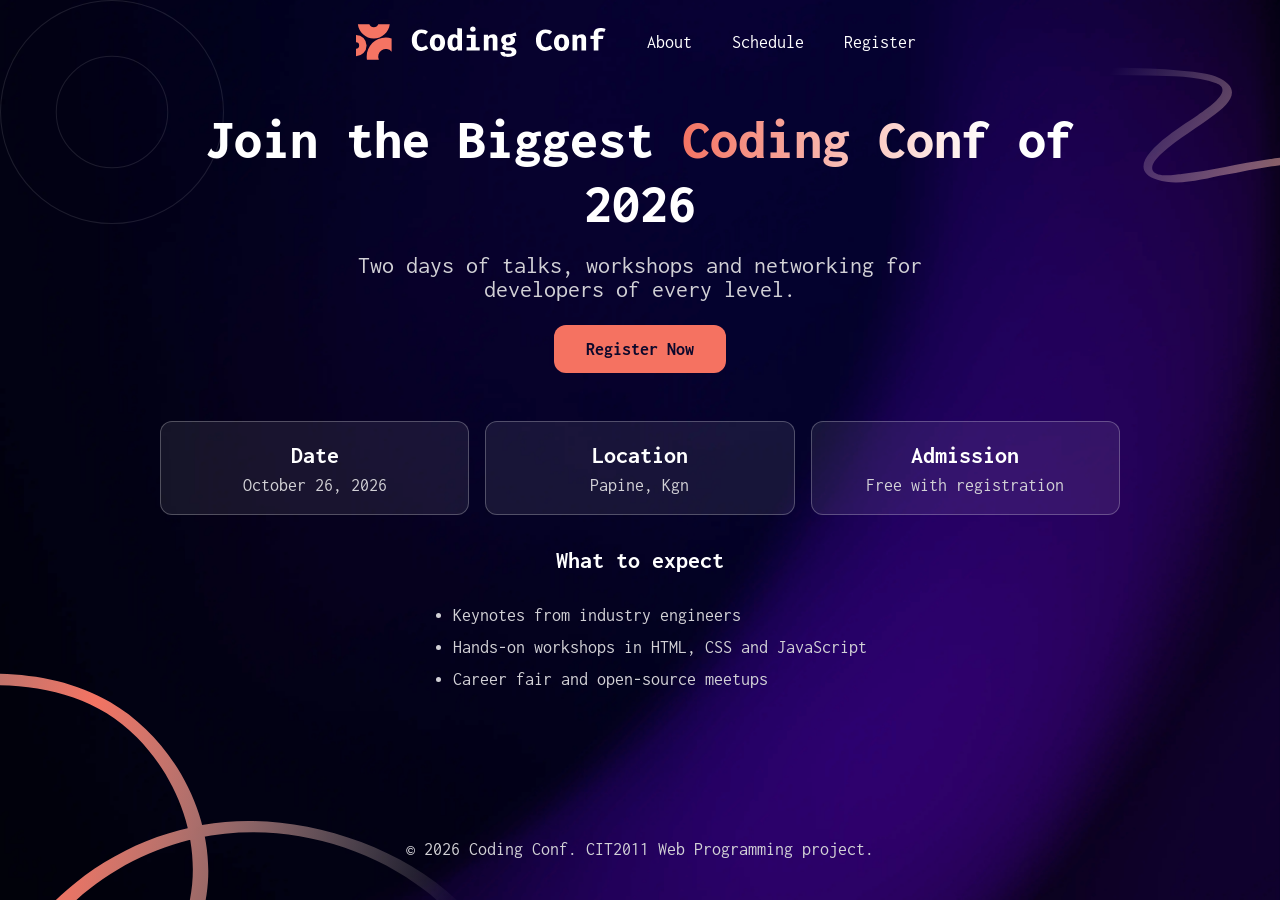
==== index.html @ e12ba6ef "Update index.html" ====
<!DOCTYPE html>
<html lang="en">
<head>
  <meta charset="UTF-8">
  <meta name="viewport" content="width=device-width, initial-scale=1">
  <meta name="description" content="Coding Conf 2026 - register for the biggest coding conference in Papine, Kingston.">
  <title>Coding Conf 2026 | Home</title>
  <link rel="icon" href="assets/images/favicon-32x32.png">
  <link rel="stylesheet" href="css/style.css">
</head>
<body class="page-home">
  <!-- Decorative patterns: hidden from assistive technology -->
  <img class="deco deco-circle" src="assets/images/pattern-circle.svg" alt="" aria-hidden="true">
  <img class="deco deco-top" src="assets/images/pattern-squiggly-line-top.svg" alt="" aria-hidden="true">
  <img class="deco deco-bottom" src="assets/images/pattern-squiggly-line-bottom-desktop.svg" alt="" aria-hidden="true">

  <header class="site-header">
    <a href="index.html" aria-label="Coding Conf home">
      <img src="assets/images/logo-full.svg" alt="Coding Conf logo" class="logo">
    </a>
    <nav aria-label="Main navigation">
      <ul class="nav-list">
        <li><a href="#about">About</a></li>
        <li><a href="#schedule">Schedule</a></li>
        <li><a href="codes/login.html">Register</a></li>
      </ul>
    </nav>
  </header>

  <main>
    <section class="hero" aria-labelledby="hero-title">
      <h1 id="hero-title">Join the Biggest <span class="gradient-text">Coding Conf</span> of 2026</h1>
      <p class="lead">Two days of talks, workshops and networking for developers of every level.</p>
      <a class="btn" href="login.html">Register Now</a>
    </section>

    <section id="schedule" class="info-grid" aria-label="Event details">
      <article class="info-card">
        <h2>Date</h2>
        <p><time datetime="2026-10-26">October 26, 2026</time></p>
      </article>
      <article class="info-card">
        <h2>Location</h2>
        <p>Papine, Kgn</p>
      </article>
      <article class="info-card">
        <h2>Admission</h2>
        <p>Free with registration</p>
      </article>
    </section>

    <section id="about" class="about" aria-labelledby="about-title">
      <h2 id="about-title">What to expect</h2>
      <ul class="about-list">
        <li>Keynotes from industry engineers</li>
        <li>Hands-on workshops in HTML, CSS and JavaScript</li>
        <li>Career fair and open-source meetups</li>
      </ul>
    </section>
  </main>

  <footer class="site-footer">
    <p>&copy; 2026 Coding Conf. CIT2011 Web Programming project.</p>
  </footer>
</body>
</html>
---- css/style.css ----
/* ==========================================================
   Coding Conf - main stylesheet
   Sections: 1 Variables | 2 Base | 3 Layout | 4 Components
             5 Form | 6 Ticket | 7 Responsive | 8 Motion
   ========================================================== */

@import url("https://fonts.googleapis.com/css2?family=Inconsolata:wght@400;500;700;800&display=swap");

/* ---------- 1. Custom properties ---------- */
:root {
  --neutral-0: hsl(0, 0%, 100%);
  --neutral-300: hsl(252, 6%, 83%);
  --neutral-500: hsl(245, 15%, 58%);
  --neutral-700: hsl(245, 19%, 35%);
  --neutral-900: hsl(248, 70%, 10%);
  --orange-500: hsl(7, 88%, 67%);
  --orange-700: hsl(7, 71%, 60%);

  --font-main: "Inconsolata", monospace;

  /* Fluid typography: scales between mobile and desktop */
  --fs-h1: clamp(1.9rem, 1.2rem + 3.5vw, 3.5rem);
  --fs-lead: clamp(1.1rem, 1rem + 0.6vw, 1.5rem);
  --fs-label: 1.25rem;      /* 20px, from the style guide */
  --fs-small: 0.9rem;

  --radius: 0.75rem;
  --transition: 0.25s ease;
}

/* ---------- 2. Base / reset ---------- */
*,
*::before,
*::after {
  box-sizing: border-box;
}

body {
  margin: 0;
  min-height: 100vh;
  display: flex;
  flex-direction: column;
  font-family: var(--font-main);
  font-size: 1.125rem;
  color: var(--neutral-0);
  background-color: var(--neutral-900);
  background-image: url("../assets/images/background-mobile.png");
  background-size: cover;
  background-position: center top;
  background-repeat: no-repeat;
  background-attachment: fixed;
  position: relative;
  overflow-x: hidden;
}

img {
  max-width: 100%;
  display: block;
}

a {
  color: inherit;
}

/* Visible keyboard focus on every interactive element */
:is(a, button, input):focus-visible {
  outline: 3px solid var(--orange-500);
  outline-offset: 3px;
}

/* ---------- 3. Layout ---------- */
.site-header {
  display: flex;
  flex-wrap: wrap;
  align-items: center;
  justify-content: center;
  gap: 1rem 2rem;
  padding: 1.5rem 1rem;
  position: relative;
  z-index: 1;
}

.logo {
  height: 2.25rem;
  width: auto;
}

main {
  flex: 1;
  width: min(100% - 2rem, 60rem);
  margin-inline: auto;
  position: relative;
  z-index: 1;
}

.hero {
  text-align: center;
  padding-block: 1.5rem 2rem;
}

.site-footer {
  text-align: center;
  padding: 1.5rem 1rem;
  color: var(--neutral-300);
  position: relative;
  z-index: 1;
}

/* Decorative background patterns sit behind content */
.deco {
  position: absolute;
  pointer-events: none;
  z-index: 0;
}

.deco-circle { top: 0; left: 0; width: 8rem; }
.deco-top    { top: 4rem; right: 0; width: 8rem; }
.deco-bottom { bottom: 0; left: 0; width: 12rem; }

/* ---------- 4. Components ---------- */
.nav-list {
  display: flex;
  gap: 1.5rem;
  margin: 0;
  padding: 0;
  list-style: none;
}

.nav-list a {
  text-decoration: none;
  padding: 0.25rem 0.5rem;
  border-bottom: 2px solid transparent;
  transition: border-color var(--transition);
}

.nav-list a:is(:hover, :focus-visible) {
  border-color: var(--orange-500);
}

h1 {
  font-size: var(--fs-h1);
  font-weight: 800;
  line-height: 1.15;
  margin: 0 0 1rem;
}

h2 {
  font-size: 1.5rem;
  margin: 0 0 0.5rem;
}

.lead {
  font-size: var(--fs-lead);
  color: var(--neutral-300);
  max-width: 40rem;
  margin: 0 auto 1.5rem;
}

/* Gradient text for highlighted words */
.gradient-text {
  background: linear-gradient(to right, hsl(7, 86%, 67%), hsl(0, 0%, 100%));
  -webkit-background-clip: text;
  background-clip: text;
  color: transparent;
}

.accent {
  color: var(--orange-500);
}

.btn {
  display: inline-block;
  padding: 0.9rem 2rem;
  font: inherit;
  font-weight: 700;
  font-size: 1.15rem;
  text-align: center;
  text-decoration: none;
  color: var(--neutral-900);
  background-color: var(--orange-500);
  border: 0;
  border-radius: var(--radius);
  cursor: pointer;
  transition: transform var(--transition), background-color var(--transition);
}

.btn:is(:hover, :focus-visible) {
  background-color: var(--orange-700);
  transform: translateY(-3px);
}

.info-grid {
  display: grid;
  grid-template-columns: repeat(auto-fit, minmax(14rem, 1fr));
  gap: 1rem;
  margin-block: 1rem 2rem;
}

.info-card {
  padding: 1.25rem;
  text-align: center;
  background: hsl(0 0% 100% / 0.08);
  border: 1px solid hsl(0 0% 100% / 0.25);
  border-radius: var(--radius);
  transition: transform var(--transition);
}

.info-card:hover {
  transform: translateY(-4px);
}

.info-card p {
  margin: 0;
  color: var(--neutral-300);
}

.about {
  text-align: center;
  padding-bottom: 2rem;
}

.about-list {
  display: inline-block;
  text-align: left;
  color: var(--neutral-300);
  line-height: 1.8;
}

/* ---------- 5. Form ---------- */
.form {
  width: min(100%, 26rem);
  margin: 0 auto 2rem;
  display: flex;
  flex-direction: column;
  gap: 1.25rem;
}

.field {
  display: flex;
  flex-direction: column;
  gap: 0.5rem;
}

.field label {
  font-size: var(--fs-label);
}

.form input[type="text"] {
  padding: 0.85rem 1rem;
  font: inherit;
  color: var(--neutral-0);
  background: hsl(0 0% 100% / 0.1);
  border: 1px solid var(--neutral-500);
  border-radius: var(--radius);
  transition: border-color var(--transition), background var(--transition);
}

.form input::placeholder {
  color: var(--neutral-300);
}

.form input[type="text"]:is(:hover, :focus) {
  background: hsl(0 0% 100% / 0.18);
  border-color: var(--neutral-0);
}

/* Invalid state is set by JavaScript with aria-invalid */
.form input[aria-invalid="true"] {
  border-color: var(--orange-500);
}

/* Upload dropzone: the real file input covers the whole box */
.dropzone {
  position: relative;
  display: flex;
  flex-direction: column;
  align-items: center;
  justify-content: center;
  gap: 0.75rem;
  min-height: 8rem;
  padding: 1rem;
  text-align: center;
  background: hsl(0 0% 100% / 0.1);
  border: 2px dashed var(--neutral-500);
  border-radius: var(--radius);
  transition: background var(--transition), border-color var(--transition);
}

.dropzone:is(:hover, :focus-within) {
  background: hsl(0 0% 100% / 0.18);
  border-color: var(--neutral-0);
}

.dropzone:has(input:focus-visible) {
  outline: 3px solid var(--orange-500);
  outline-offset: 3px;
}

.dropzone:has(input[aria-invalid="true"]) {
  border-color: var(--orange-500);
}

.dropzone input {
  position: absolute;
  inset: 0;
  width: 100%;
  height: 100%;
  opacity: 0;
  cursor: pointer;
}

.dropzone-icon {
  width: 3rem;
  padding: 0.5rem;
  background: hsl(0 0% 100% / 0.1);
  border-radius: var(--radius);
}

.dropzone-preview {
  width: 4rem;
  height: 4rem;
  object-fit: cover;
  border-radius: var(--radius);
}

.dropzone p {
  margin: 0;
}

.hint,
.error {
  display: flex;
  align-items: center;
  gap: 0.4rem;
  margin: 0;
  font-size: var(--fs-small);
}

.hint {
  color: var(--neutral-300);
}

.hint img {
  width: 1rem;
}

.error {
  color: var(--orange-500);
}

/* Hide the error row until JS fills it (:empty selector) */
.error:empty {
  display: none;
}

.error:not(:empty)::before {
  content: "\26A0";
}

/* ---------- 6. Ticket (glassmorphism) ---------- */
.ticket {
  display: flex;
  width: min(100%, 36rem);
  margin: 1.5rem auto 3rem;
  background: linear-gradient(135deg, hsl(0 0% 100% / 0.18), hsl(0 0% 100% / 0.05));
  -webkit-backdrop-filter: blur(14px);
  backdrop-filter: blur(14px);
  border: 1px solid hsl(0 0% 100% / 0.8);
  border-radius: 1.25rem;
  box-shadow: 0 10px 40px hsl(248 70% 5% / 0.5);
  overflow: hidden;
  animation: ticket-in 0.7s ease both;
}

.ticket-main {
  flex: 1;
  display: flex;
  flex-direction: column;
  justify-content: space-between;
  gap: 2rem;
  padding: 1.5rem;
  border-right: 2px dashed hsl(0 0% 100% / 0.4);
}

.ticket-logo {
  height: 2rem;
  width: auto;
}

.ticket-meta {
  margin: 0.5rem 0 0 2.4rem;
  font-size: var(--fs-small);
  color: var(--neutral-300);
}

.ticket-attendee {
  display: flex;
  align-items: center;
  gap: 1rem;
}

.ticket-avatar {
  width: 4.25rem;
  height: 4.25rem;
  object-fit: cover;
  border-radius: var(--radius);
}

.ticket-attendee-name {
  margin: 0 0 0.25rem;
  font-size: 1.5rem;
  font-weight: 500;
  overflow-wrap: anywhere;
}

.ticket-github {
  display: flex;
  align-items: center;
  gap: 0.4rem;
  margin: 0;
  color: var(--neutral-300);
  overflow-wrap: anywhere;
}

.github-icon {
  width: 1.1rem;
}

.ticket-serial {
  display: flex;
  align-items: center;
  justify-content: center;
  width: 4rem;
  margin: 0;
  font-size: 1.5rem;
  color: var(--neutral-500);
  writing-mode: vertical-rl;
}

/* ---------- 7. Responsive ---------- */
@media (min-width: 48rem) {
  body {
    background-image: url("../assets/images/background-tablet.png");
  }

  .deco-bottom {
    width: 20rem;
  }
}

@media (min-width: 64rem) {
  body {
    background-image: url("../assets/images/background-desktop.png");
  }

  .deco-circle { width: 14rem; }
  .deco-top    { width: 16rem; }
  .deco-bottom { width: 30rem; }
}

@media (max-width: 30rem) {
  .ticket {
    flex-direction: column;
  }

  .ticket-main {
    border-right: 0;
    border-bottom: 2px dashed hsl(0 0% 100% / 0.4);
  }

  .ticket-serial {
    width: auto;
    padding: 0.75rem;
    writing-mode: horizontal-tb;
  }
}

/* ---------- 8. Motion ---------- */
@keyframes ticket-in {
  from {
    opacity: 0;
    transform: translateY(30px) scale(0.97);
  }
  to {
    opacity: 1;
    transform: none;
  }
}

/* Respect users who ask for less motion */
@media (prefers-reduced-motion: reduce) {
  * {
    animation: none !important;
    transition: none !important;
  }
}
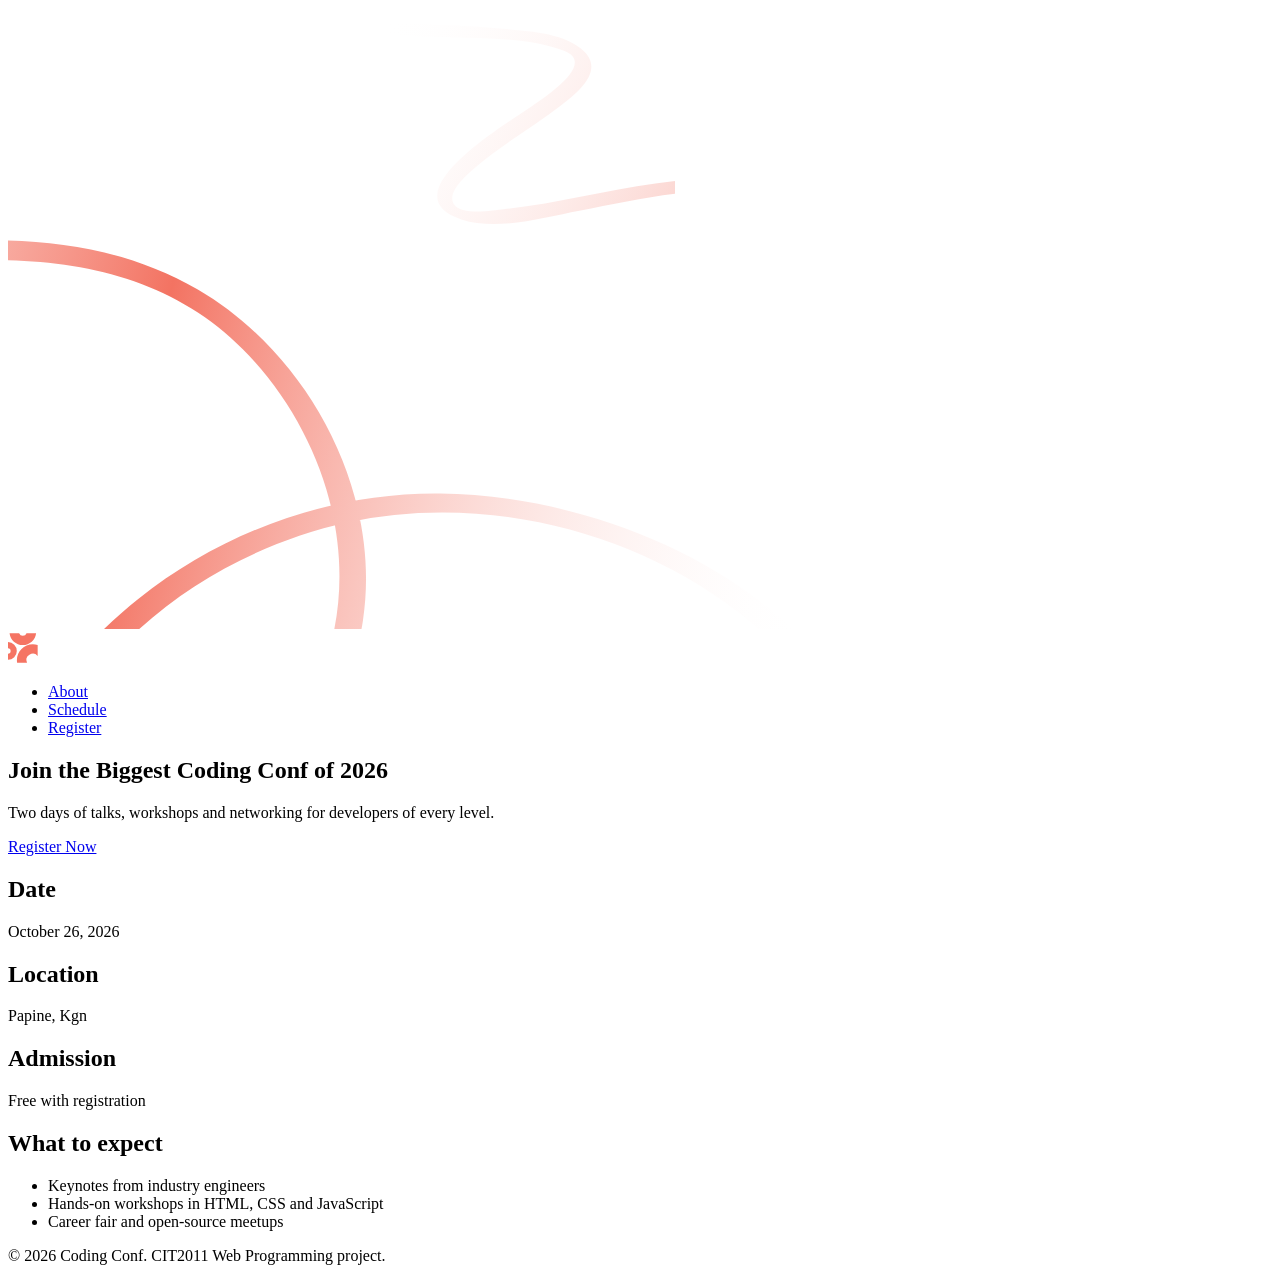
==== commit caa04f6f: "Update index.html" ====
--- a/index.html
+++ b/index.html
@@ -6,7 +6,7 @@
   <meta name="description" content="Coding Conf 2026 - register for the biggest coding conference in Papine, Kingston.">
   <title>Coding Conf 2026 | Home</title>
   <link rel="icon" href="assets/images/favicon-32x32.png">
-  <link rel="stylesheet" href="css/style.css">
+  <link rel="stylesheet" href="../style.css">
 </head>
 <body class="page-home">
   <!-- Decorative patterns: hidden from assistive technology -->
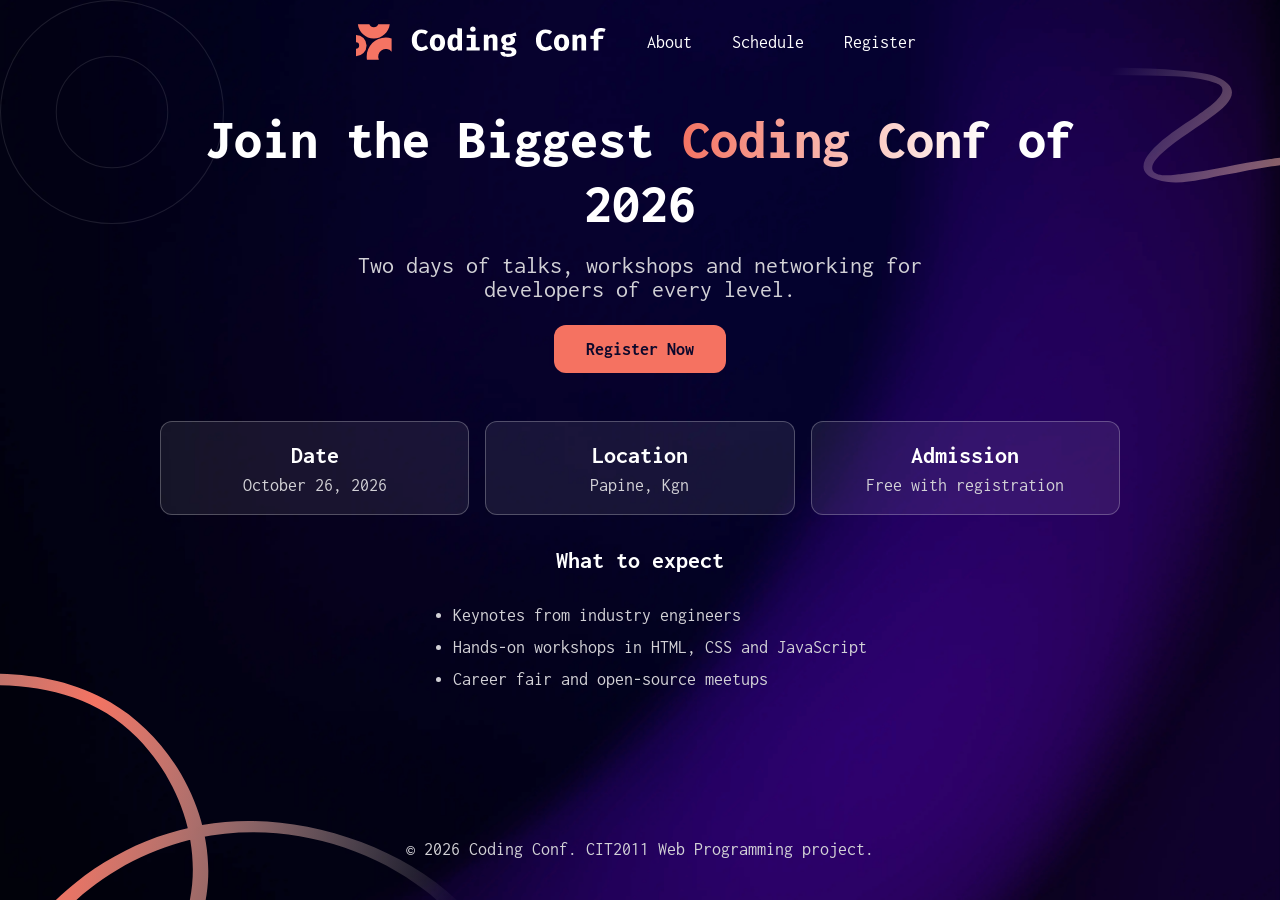
==== commit a782a1dd: "Update index.html" ====
--- a/index.html
+++ b/index.html
@@ -6,7 +6,7 @@
   <meta name="description" content="Coding Conf 2026 - register for the biggest coding conference in Papine, Kingston.">
   <title>Coding Conf 2026 | Home</title>
   <link rel="icon" href="assets/images/favicon-32x32.png">
-  <link rel="stylesheet" href="../style.css">
+  <link rel="stylesheet" href="css/style.css">
 </head>
 <body class="page-home">
   <!-- Decorative patterns: hidden from assistive technology -->
@@ -31,7 +31,7 @@
     <section class="hero" aria-labelledby="hero-title">
       <h1 id="hero-title">Join the Biggest <span class="gradient-text">Coding Conf</span> of 2026</h1>
       <p class="lead">Two days of talks, workshops and networking for developers of every level.</p>
-      <a class="btn" href="login.html">Register Now</a>
+      <a class="btn" href="codes/login.html">Register Now</a>
     </section>
 
     <section id="schedule" class="info-grid" aria-label="Event details">
--- a/css/style.css
+++ b/css/style.css
@@ -0,0 +1,496 @@
+/* ==========================================================
+   Coding Conf - main stylesheet
+   Sections: 1 Variables | 2 Base | 3 Layout | 4 Components
+             5 Form | 6 Ticket | 7 Responsive | 8 Motion
+   ========================================================== */
+
+@import url("https://fonts.googleapis.com/css2?family=Inconsolata:wght@400;500;700;800&display=swap");
+
+/* ---------- 1. Custom properties ---------- */
+:root {
+  --neutral-0: hsl(0, 0%, 100%);
+  --neutral-300: hsl(252, 6%, 83%);
+  --neutral-500: hsl(245, 15%, 58%);
+  --neutral-700: hsl(245, 19%, 35%);
+  --neutral-900: hsl(248, 70%, 10%);
+  --orange-500: hsl(7, 88%, 67%);
+  --orange-700: hsl(7, 71%, 60%);
+
+  --font-main: "Inconsolata", monospace;
+
+  /* Fluid typography: scales between mobile and desktop */
+  --fs-h1: clamp(1.9rem, 1.2rem + 3.5vw, 3.5rem);
+  --fs-lead: clamp(1.1rem, 1rem + 0.6vw, 1.5rem);
+  --fs-label: 1.25rem;      /* 20px, from the style guide */
+  --fs-small: 0.9rem;
+
+  --radius: 0.75rem;
+  --transition: 0.25s ease;
+}
+
+/* ---------- 2. Base / reset ---------- */
+*,
+*::before,
+*::after {
+  box-sizing: border-box;
+}
+
+body {
+  margin: 0;
+  min-height: 100vh;
+  display: flex;
+  flex-direction: column;
+  font-family: var(--font-main);
+  font-size: 1.125rem;
+  color: var(--neutral-0);
+  background-color: var(--neutral-900);
+  background-image: url("../assets/images/background-mobile.png");
+  background-size: cover;
+  background-position: center top;
+  background-repeat: no-repeat;
+  background-attachment: fixed;
+  position: relative;
+  overflow-x: hidden;
+}
+
+img {
+  max-width: 100%;
+  display: block;
+}
+
+a {
+  color: inherit;
+}
+
+/* Visible keyboard focus on every interactive element */
+:is(a, button, input):focus-visible {
+  outline: 3px solid var(--orange-500);
+  outline-offset: 3px;
+}
+
+/* ---------- 3. Layout ---------- */
+.site-header {
+  display: flex;
+  flex-wrap: wrap;
+  align-items: center;
+  justify-content: center;
+  gap: 1rem 2rem;
+  padding: 1.5rem 1rem;
+  position: relative;
+  z-index: 1;
+}
+
+.logo {
+  height: 2.25rem;
+  width: auto;
+}
+
+main {
+  flex: 1;
+  width: min(100% - 2rem, 60rem);
+  margin-inline: auto;
+  position: relative;
+  z-index: 1;
+}
+
+.hero {
+  text-align: center;
+  padding-block: 1.5rem 2rem;
+}
+
+.site-footer {
+  text-align: center;
+  padding: 1.5rem 1rem;
+  color: var(--neutral-300);
+  position: relative;
+  z-index: 1;
+}
+
+/* Decorative background patterns sit behind content */
+.deco {
+  position: absolute;
+  pointer-events: none;
+  z-index: 0;
+}
+
+.deco-circle { top: 0; left: 0; width: 8rem; }
+.deco-top    { top: 4rem; right: 0; width: 8rem; }
+.deco-bottom { bottom: 0; left: 0; width: 12rem; }
+
+/* ---------- 4. Components ---------- */
+.nav-list {
+  display: flex;
+  gap: 1.5rem;
+  margin: 0;
+  padding: 0;
+  list-style: none;
+}
+
+.nav-list a {
+  text-decoration: none;
+  padding: 0.25rem 0.5rem;
+  border-bottom: 2px solid transparent;
+  transition: border-color var(--transition);
+}
+
+.nav-list a:is(:hover, :focus-visible) {
+  border-color: var(--orange-500);
+}
+
+h1 {
+  font-size: var(--fs-h1);
+  font-weight: 800;
+  line-height: 1.15;
+  margin: 0 0 1rem;
+}
+
+h2 {
+  font-size: 1.5rem;
+  margin: 0 0 0.5rem;
+}
+
+.lead {
+  font-size: var(--fs-lead);
+  color: var(--neutral-300);
+  max-width: 40rem;
+  margin: 0 auto 1.5rem;
+}
+
+/* Gradient text for highlighted words */
+.gradient-text {
+  background: linear-gradient(to right, hsl(7, 86%, 67%), hsl(0, 0%, 100%));
+  -webkit-background-clip: text;
+  background-clip: text;
+  color: transparent;
+}
+
+.accent {
+  color: var(--orange-500);
+}
+
+.btn {
+  display: inline-block;
+  padding: 0.9rem 2rem;
+  font: inherit;
+  font-weight: 700;
+  font-size: 1.15rem;
+  text-align: center;
+  text-decoration: none;
+  color: var(--neutral-900);
+  background-color: var(--orange-500);
+  border: 0;
+  border-radius: var(--radius);
+  cursor: pointer;
+  transition: transform var(--transition), background-color var(--transition);
+}
+
+.btn:is(:hover, :focus-visible) {
+  background-color: var(--orange-700);
+  transform: translateY(-3px);
+}
+
+.info-grid {
+  display: grid;
+  grid-template-columns: repeat(auto-fit, minmax(14rem, 1fr));
+  gap: 1rem;
+  margin-block: 1rem 2rem;
+}
+
+.info-card {
+  padding: 1.25rem;
+  text-align: center;
+  background: hsl(0 0% 100% / 0.08);
+  border: 1px solid hsl(0 0% 100% / 0.25);
+  border-radius: var(--radius);
+  transition: transform var(--transition);
+}
+
+.info-card:hover {
+  transform: translateY(-4px);
+}
+
+.info-card p {
+  margin: 0;
+  color: var(--neutral-300);
+}
+
+.about {
+  text-align: center;
+  padding-bottom: 2rem;
+}
+
+.about-list {
+  display: inline-block;
+  text-align: left;
+  color: var(--neutral-300);
+  line-height: 1.8;
+}
+
+/* ---------- 5. Form ---------- */
+.form {
+  width: min(100%, 26rem);
+  margin: 0 auto 2rem;
+  display: flex;
+  flex-direction: column;
+  gap: 1.25rem;
+}
+
+.field {
+  display: flex;
+  flex-direction: column;
+  gap: 0.5rem;
+}
+
+.field label {
+  font-size: var(--fs-label);
+}
+
+.form input[type="text"] {
+  padding: 0.85rem 1rem;
+  font: inherit;
+  color: var(--neutral-0);
+  background: hsl(0 0% 100% / 0.1);
+  border: 1px solid var(--neutral-500);
+  border-radius: var(--radius);
+  transition: border-color var(--transition), background var(--transition);
+}
+
+.form input::placeholder {
+  color: var(--neutral-300);
+}
+
+.form input[type="text"]:is(:hover, :focus) {
+  background: hsl(0 0% 100% / 0.18);
+  border-color: var(--neutral-0);
+}
+
+/* Invalid state is set by JavaScript with aria-invalid */
+.form input[aria-invalid="true"] {
+  border-color: var(--orange-500);
+}
+
+/* Upload dropzone: the real file input covers the whole box */
+.dropzone {
+  position: relative;
+  display: flex;
+  flex-direction: column;
+  align-items: center;
+  justify-content: center;
+  gap: 0.75rem;
+  min-height: 8rem;
+  padding: 1rem;
+  text-align: center;
+  background: hsl(0 0% 100% / 0.1);
+  border: 2px dashed var(--neutral-500);
+  border-radius: var(--radius);
+  transition: background var(--transition), border-color var(--transition);
+}
+
+.dropzone:is(:hover, :focus-within) {
+  background: hsl(0 0% 100% / 0.18);
+  border-color: var(--neutral-0);
+}
+
+.dropzone:has(input:focus-visible) {
+  outline: 3px solid var(--orange-500);
+  outline-offset: 3px;
+}
+
+.dropzone:has(input[aria-invalid="true"]) {
+  border-color: var(--orange-500);
+}
+
+.dropzone input {
+  position: absolute;
+  inset: 0;
+  width: 100%;
+  height: 100%;
+  opacity: 0;
+  cursor: pointer;
+}
+
+.dropzone-icon {
+  width: 3rem;
+  padding: 0.5rem;
+  background: hsl(0 0% 100% / 0.1);
+  border-radius: var(--radius);
+}
+
+.dropzone-preview {
+  width: 4rem;
+  height: 4rem;
+  object-fit: cover;
+  border-radius: var(--radius);
+}
+
+.dropzone p {
+  margin: 0;
+}
+
+.hint,
+.error {
+  display: flex;
+  align-items: center;
+  gap: 0.4rem;
+  margin: 0;
+  font-size: var(--fs-small);
+}
+
+.hint {
+  color: var(--neutral-300);
+}
+
+.hint img {
+  width: 1rem;
+}
+
+.error {
+  color: var(--orange-500);
+}
+
+/* Hide the error row until JS fills it (:empty selector) */
+.error:empty {
+  display: none;
+}
+
+.error:not(:empty)::before {
+  content: "\26A0";
+}
+
+/* ---------- 6. Ticket (glassmorphism) ---------- */
+.ticket {
+  display: flex;
+  width: min(100%, 36rem);
+  margin: 1.5rem auto 3rem;
+  background: linear-gradient(135deg, hsl(0 0% 100% / 0.18), hsl(0 0% 100% / 0.05));
+  -webkit-backdrop-filter: blur(14px);
+  backdrop-filter: blur(14px);
+  border: 1px solid hsl(0 0% 100% / 0.8);
+  border-radius: 1.25rem;
+  box-shadow: 0 10px 40px hsl(248 70% 5% / 0.5);
+  overflow: hidden;
+  animation: ticket-in 0.7s ease both;
+}
+
+.ticket-main {
+  flex: 1;
+  display: flex;
+  flex-direction: column;
+  justify-content: space-between;
+  gap: 2rem;
+  padding: 1.5rem;
+  border-right: 2px dashed hsl(0 0% 100% / 0.4);
+}
+
+.ticket-logo {
+  height: 2rem;
+  width: auto;
+}
+
+.ticket-meta {
+  margin: 0.5rem 0 0 2.4rem;
+  font-size: var(--fs-small);
+  color: var(--neutral-300);
+}
+
+.ticket-attendee {
+  display: flex;
+  align-items: center;
+  gap: 1rem;
+}
+
+.ticket-avatar {
+  width: 4.25rem;
+  height: 4.25rem;
+  object-fit: cover;
+  border-radius: var(--radius);
+}
+
+.ticket-attendee-name {
+  margin: 0 0 0.25rem;
+  font-size: 1.5rem;
+  font-weight: 500;
+  overflow-wrap: anywhere;
+}
+
+.ticket-github {
+  display: flex;
+  align-items: center;
+  gap: 0.4rem;
+  margin: 0;
+  color: var(--neutral-300);
+  overflow-wrap: anywhere;
+}
+
+.github-icon {
+  width: 1.1rem;
+}
+
+.ticket-serial {
+  display: flex;
+  align-items: center;
+  justify-content: center;
+  width: 4rem;
+  margin: 0;
+  font-size: 1.5rem;
+  color: var(--neutral-500);
+  writing-mode: vertical-rl;
+}
+
+/* ---------- 7. Responsive ---------- */
+@media (min-width: 48rem) {
+  body {
+    background-image: url("../assets/images/background-tablet.png");
+  }
+
+  .deco-bottom {
+    width: 20rem;
+  }
+}
+
+@media (min-width: 64rem) {
+  body {
+    background-image: url("../assets/images/background-desktop.png");
+  }
+
+  .deco-circle { width: 14rem; }
+  .deco-top    { width: 16rem; }
+  .deco-bottom { width: 30rem; }
+}
+
+@media (max-width: 30rem) {
+  .ticket {
+    flex-direction: column;
+  }
+
+  .ticket-main {
+    border-right: 0;
+    border-bottom: 2px dashed hsl(0 0% 100% / 0.4);
+  }
+
+  .ticket-serial {
+    width: auto;
+    padding: 0.75rem;
+    writing-mode: horizontal-tb;
+  }
+}
+
+/* ---------- 8. Motion ---------- */
+@keyframes ticket-in {
+  from {
+    opacity: 0;
+    transform: translateY(30px) scale(0.97);
+  }
+  to {
+    opacity: 1;
+    transform: none;
+  }
+}
+
+/* Respect users who ask for less motion */
+@media (prefers-reduced-motion: reduce) {
+  * {
+    animation: none !important;
+    transition: none !important;
+  }
+}
